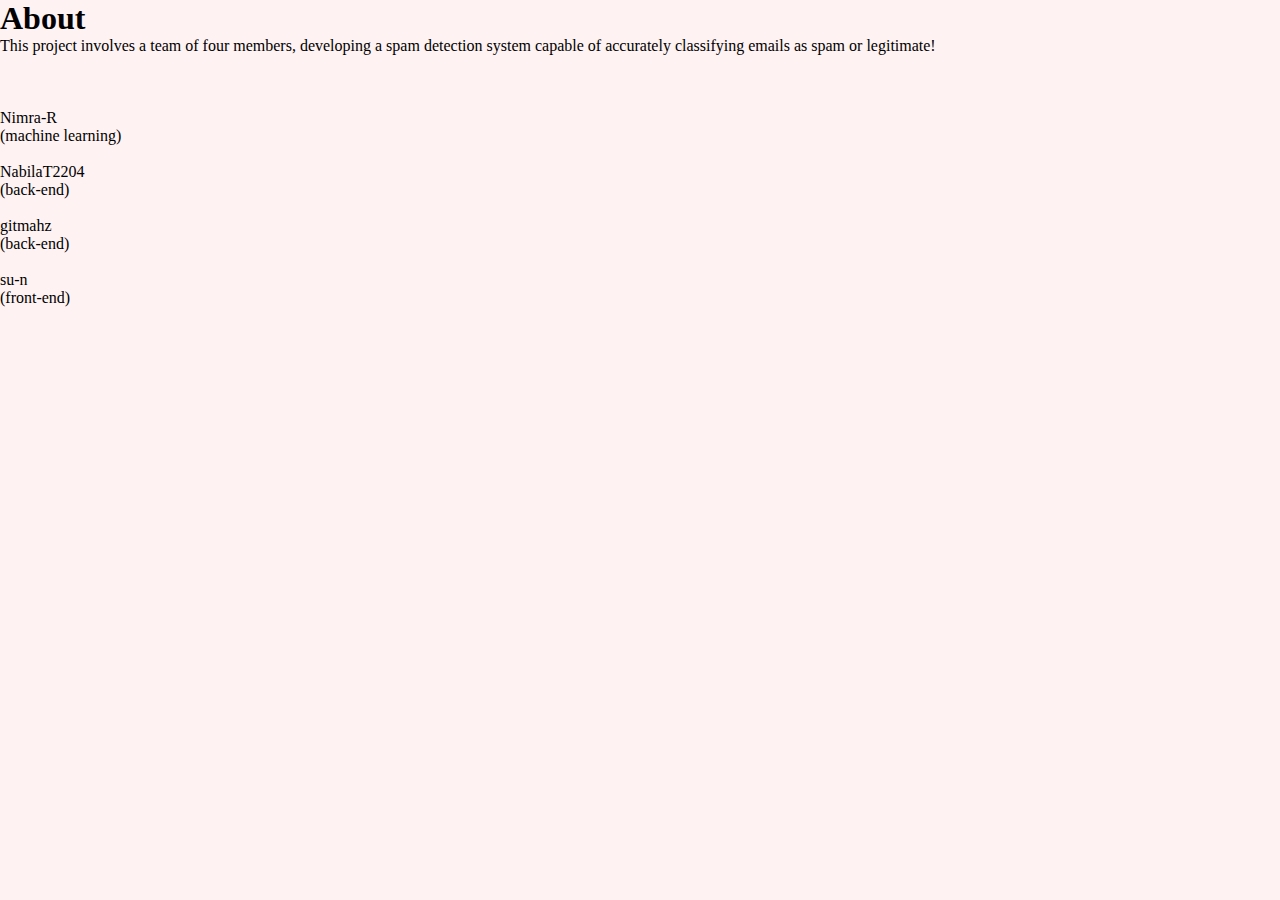
==== about.html @ a4efba10 "Add files via upload" ====
<!DOCTYPE html>
<html lang="en">
<head>
    <meta charset="UTF-8">
    <meta name="viewport" content="width=device-width, initial-scale=1.0">
    <title>About Page</title>
    <link rel="stylesheet" href="./style.css">
</head>
<body>
    <section class="main">
        <div class="left-side-container">
            <div class="about-head-container">
                <h1 class="about-tag">About</h1>
            </div>

            <article>
                <p class="proj-description">
                    This project involves a team of four members, developing a spam detection system capable of accurately  classifying emails as spam or legitimate!
                </p>
            </article>

            <nav class="about-page-nav">
                <ul>
                    <li>
                        <a href="./index.html" class="dashboard-link"></a>
                    </li>
                    <li>
                        <a href="." class="docs-link"></a>
                    </li>
                </ul>
            </nav>
        </div>


        <div class="right-side-container">
            <div class="card card-1">
                <img src="" alt="" class="git-logo">
                <p class="name">Nimra-R</p>
                <p class="desc">(machine learning)</p>
            </div>

            <div class="card card-2">
                <img src="" alt="" class="git-logo">
                <p class="name">NabilaT2204</p>
                <p class="desc">(back-end)</p>
            </div>

            <div class="card card-3">
                <img src="" alt="" class="git-logo">
                <p class="name">gitmahz</p>
                <p class="desc">(back-end)</p>
            </div>

            <div class="card car-4">
                <img src="" alt="" class="git-logo">
                <p class="name">su-n</p>
                <p class="desc">(front-end)</p>
            </div>
        </div>
    </section>
</body>
</html>
---- style.css ----
*{
    margin: 0;
    padding: 0;
    box-sizing: border-box;
}

/* typograph */
.heading-title{
    letter-spacing: 3px;
    font-weight: 400;
}

/* layout */
body{
    background: rgb(255, 242, 242);
}
.webpage-title{
    background: rgb(55, 55, 55);
    color: white;
    padding: 0em 7em;
    margin-top: 3em;
    margin-bottom: 1em;
    padding-bottom: 1em;
    position: relative;
}
.red-block{
    position: absolute;
    width: 66px;
    background: rgb(255, 88, 88);
    height: 100%;
    left: 0;
}
.grid-container{
    padding: 1em 3em;
    border:1px solid red;
    display: grid;
    grid-template-columns: 1fr 3.5fr 1.5fr;
}
.dashboard-nav{
    border-right: 1px solid rgb(195, 195, 195);
}
.dashboard-nav ul{
    padding: 0;
}
.dashboard-nav ul li{
    list-style: none;
    margin-bottom: 3em;
    padding-top: 3em;
}
.dashboard-nav ul li a{
    color: rgb(53, 53, 53);
    text-decoration: none;
    display: block;
    width: 100%;
    padding: 1em 0;
}

.dashboard-nav ul:last-child(){
    padding-bottom: 3em;
}
.dashboard-nav ul li a.current-page{
    text-decoration: underline;
    font-weight: bold;
}
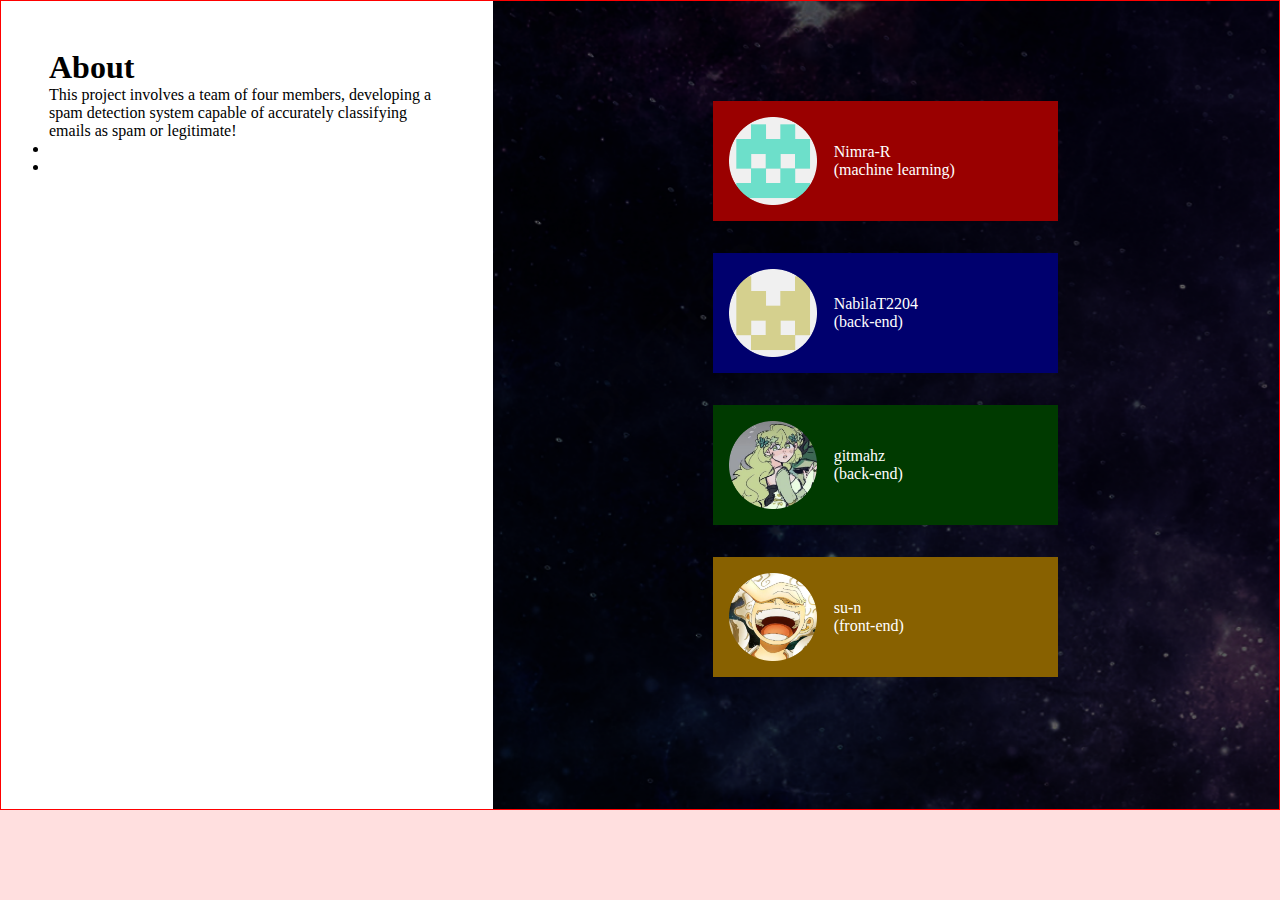
==== commit d5aa00db: "Add files via upload" ====
--- a/about.html
+++ b/about.html
@@ -34,27 +34,37 @@
 
         <div class="right-side-container">
             <div class="card card-1">
-                <img src="" alt="" class="git-logo">
+                <img src="./images/Nim-git-img.png" alt="" class="git-logo">
+                <div class="card-text">
                 <p class="name">Nimra-R</p>
                 <p class="desc">(machine learning)</p>
+                </div>
             </div>
 
             <div class="card card-2">
-                <img src="" alt="" class="git-logo">
-                <p class="name">NabilaT2204</p>
+                
+                    <img src="./images/nab-git-img.png" alt="" class="git-logo">
+                
+                <div class="card-text">
+                    <p class="name">NabilaT2204</p>
                 <p class="desc">(back-end)</p>
+                </div>
             </div>
 
             <div class="card card-3">
-                <img src="" alt="" class="git-logo">
-                <p class="name">gitmahz</p>
+                    <img src="./images/mah-git-img.png" alt="" class="git-logo">
+                <div class="card-img">
+                    <p class="name">gitmahz</p>
                 <p class="desc">(back-end)</p>
+                </div>
             </div>
 
-            <div class="card car-4">
-                <img src="" alt="" class="git-logo">
-                <p class="name">su-n</p>
+            <div class="card card-4">
+                <img src="./images/sun-git-img.png" alt="" class="git-logo">
+                <div class="card-text">
+                    <p class="name">su-n</p>
                 <p class="desc">(front-end)</p>
+                </div>
             </div>
         </div>
     </section>
--- a/style.css
+++ b/style.css
@@ -1,64 +1,242 @@
-*{
-    margin: 0;
-    padding: 0;
-    box-sizing: border-box;
+/* Normalization */
+* {
+  margin: 0;
+  padding: 0;
+  box-sizing: border-box;
 }
 
 /* typograph */
-.heading-title{
-    letter-spacing: 3px;
-    font-weight: 400;
+.heading-title {
+  letter-spacing: 3px;
+  font-weight: 400;
+  margin-top: 0.55em;
+}
+.section-title{
+  letter-spacing: 1px;
 }
 
 /* layout */
-body{
-    background: rgb(255, 242, 242);
-}
-.webpage-title{
-    background: rgb(55, 55, 55);
-    color: white;
-    padding: 0em 7em;
-    margin-top: 3em;
-    margin-bottom: 1em;
-    padding-bottom: 1em;
-    position: relative;
-}
-.red-block{
-    position: absolute;
-    width: 66px;
-    background: rgb(255, 88, 88);
-    height: 100%;
-    left: 0;
-}
-.grid-container{
-    padding: 1em 3em;
-    border:1px solid red;
-    display: grid;
-    grid-template-columns: 1fr 3.5fr 1.5fr;
-}
-.dashboard-nav{
-    border-right: 1px solid rgb(195, 195, 195);
-}
-.dashboard-nav ul{
-    padding: 0;
-}
-.dashboard-nav ul li{
-    list-style: none;
-    margin-bottom: 3em;
-    padding-top: 3em;
-}
-.dashboard-nav ul li a{
-    color: rgb(53, 53, 53);
-    text-decoration: none;
-    display: block;
-    width: 100%;
-    padding: 1em 0;
-}
-
-.dashboard-nav ul:last-child(){
-    padding-bottom: 3em;
-}
-.dashboard-nav ul li a.current-page{
-    text-decoration: underline;
-    font-weight: bold;
-}+body {
+  background: #ffdfdf;
+}
+.heading-container {
+  display: flex;
+  align-items: center;
+}
+.spam-icon {
+  margin-top: 1em;
+  width: 55px;
+  margin-right: 1.5em;
+}
+.webpage-title {
+  background: rgb(55, 55, 55);
+  color: white;
+  padding: 0em 7em;
+  margin-top: 3em;
+  margin-bottom: 1em;
+  padding-bottom: 1em;
+  position: relative;
+}
+.red-block {
+  position: absolute;
+  width: 66px;
+  background: rgb(255, 88, 88);
+  height: 100%;
+  left: 0;
+}
+.grid-container {
+  padding: 1em 3em;
+  display: grid;
+  grid-template-columns: 1fr 3.5fr 1.5fr;
+}
+.dashboard-nav {
+  border-right: 1px solid rgb(106, 106, 106);
+}
+.dashboard-nav ul {
+  padding: 0;
+  margin-right: 1em;
+  margin-left: 3.3em;
+}
+.dashboard-nav ul li {
+  list-style: none;
+  margin-bottom: 3em;
+  padding-top: 3em;
+}
+.dashboard-nav ul li a {
+  color: rgb(99, 99, 99);
+  text-decoration: none;
+  display: block;
+  width: 100%;
+  padding: 1em 0;
+}
+
+.dashboard-nav ul:last-child() {
+  padding-bottom: 3em;
+}
+.dashboard-nav ul li a.current-page {
+  text-decoration: underline;
+  font-weight: bold;
+}
+
+.nav-link:hover,
+.nva-link:focus {
+  color: black;
+  font-weight: bold;
+  scale: 1.4;
+}
+
+@keyframes blink {
+  0%,
+  100% {
+    opacity: 1;
+  }
+  50% {
+    opacity: 0;
+  }
+}
+
+/* triangle style on hover */
+.nav-link:hover::before,
+.nva-link:focus::before {
+  content: "";
+  border-left: 10px solid transparent;
+  border-right: 10px solid transparent;
+  border-bottom: 10px solid black; /* Adjust the color to match your design */
+  display: inline-block;
+  transform: rotate(90deg);
+  position: relative;
+  margin-right: 11px;
+  margin-top: -2px;
+  animation: blink 3.3s infinite ease-out;
+}
+
+.spam-detection-analysis-container {
+  padding: 2em;
+}
+.section-title {
+  margin-bottom: 1.5em;
+}
+
+/* Table styling */
+.spam-analysis-table {
+  border: 3px solid black;
+  width: 100%;
+  background: white;
+}
+.table-row-head {
+  display: flex;
+  align-items: center;
+}
+.table-row-head img {
+  margin-right: 0.8em;
+}
+td:not(:last-child) {
+  border-right: 1px solid grey;
+}
+td {
+  border-bottom: 1px solid grey;
+  padding: 1em;
+}
+
+/* Model Performance */
+.model-heading div {
+  display: flex;
+  flex-direction: column;
+  justify-content: center;
+  align-items: center;
+}
+.flame-logo {
+  margin-top: 1em;
+}
+
+.model-performance {
+  padding-top: 5em;
+}
+
+.output-field {
+  width: 200px;
+  height: 33px;
+  background: white;
+}
+
+.output-container {
+  display: flex;
+  flex-direction: column;
+  justify-content: center;
+  align-items: center;
+  margin-top: 1em;
+}
+.flex-container {
+  display: flex;
+  flex-direction: column;
+  padding: 1em;
+}
+
+.output-label {
+  align-self: flex-start;
+}
+
+/* =======================
+      About Page
+==========================*/
+.main{
+  display: grid;
+  grid-template-columns: 1.25fr 2fr;
+  border: 1px solid red;
+  height: 90vh;
+}
+.left-side-container{
+  background: white;
+  padding: 3em;
+}
+.right-side-container{
+  background: url("./images/galaxy-img.png");
+  display: flex;
+  flex-direction: column;
+  padding: 5em;
+  justify-content: center;
+  align-items: center;
+} 
+
+/* card design */
+.card{
+  color: white;
+  display: grid;
+  grid-template-columns: 1fr 2fr;
+  width: 55%;
+  align-items: center;
+  justify-content: center;
+  padding: 1em;
+  margin-bottom: 2em;
+}
+.logo-container{
+  border: 1px solid black;
+}
+.git-logo{
+  width: 88px;
+}
+.card-1{
+  background: rgb(154, 0, 0);
+}
+.card-2{
+  background: rgb(0, 0, 110);
+}
+.card-3{
+  background: rgb(0, 58, 0);
+}
+.card-4{
+  background: rgb(136, 97, 0);
+}
+
+
+
+/* Github color codes 
+
+font: InkTree, Inter
+
+su-n -> #6A5111
+mahz -> #0F2B0E
+Nab  -> #191C64
+Nim  -> #BB2020
+
+*/
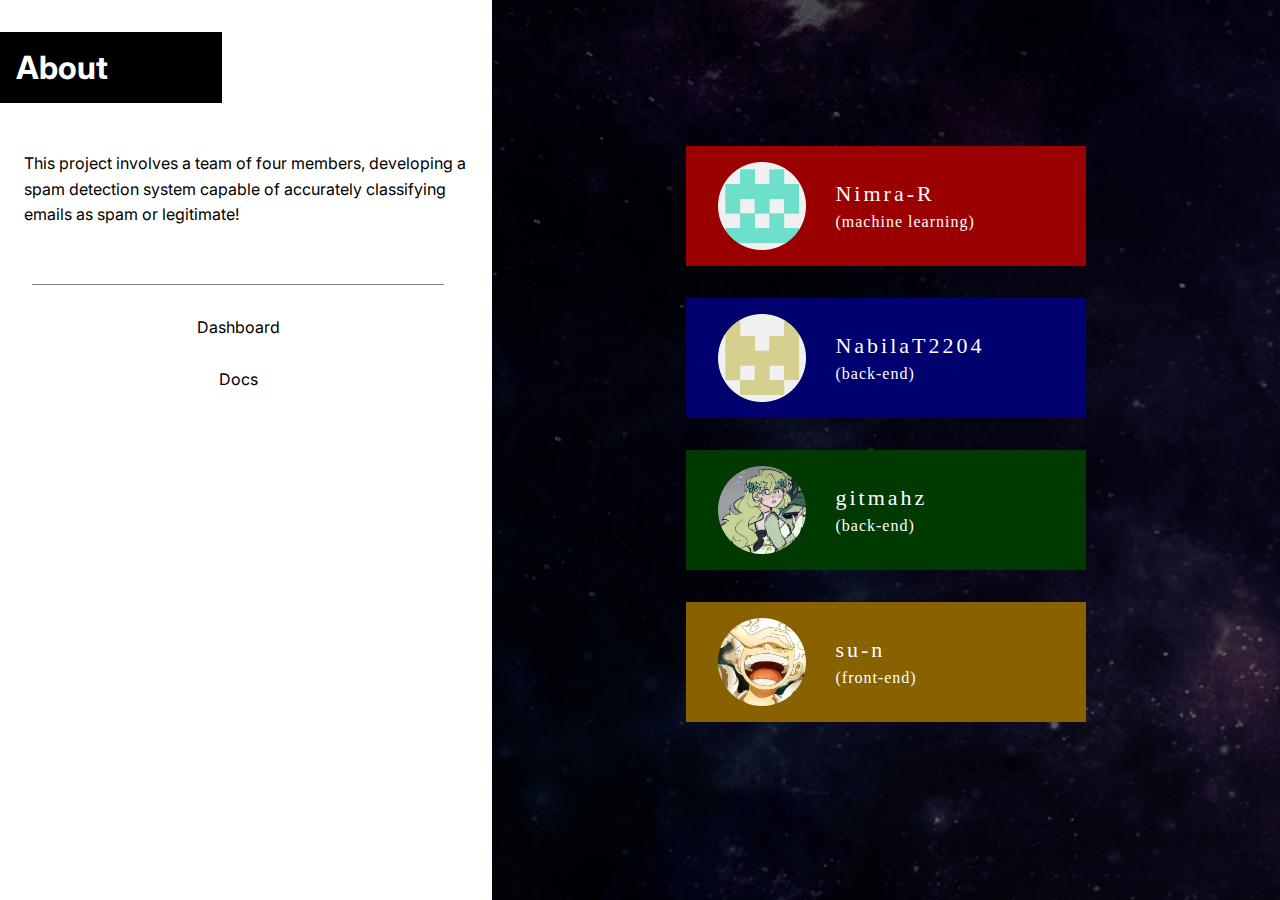
==== commit af100424: "Add files via upload" ====
--- a/about.html
+++ b/about.html
@@ -1,72 +1,75 @@
 <!DOCTYPE html>
 <html lang="en">
-<head>
-    <meta charset="UTF-8">
-    <meta name="viewport" content="width=device-width, initial-scale=1.0">
+  <head>
+    <meta charset="UTF-8" />
+    <meta name="viewport" content="width=device-width, initial-scale=1.0" />
     <title>About Page</title>
-    <link rel="stylesheet" href="./style.css">
-</head>
-<body>
+    <link rel="stylesheet" href="./style.css" />
+  </head>
+  <body>
     <section class="main">
-        <div class="left-side-container">
-            <div class="about-head-container">
-                <h1 class="about-tag">About</h1>
-            </div>
-
-            <article>
-                <p class="proj-description">
-                    This project involves a team of four members, developing a spam detection system capable of accurately  classifying emails as spam or legitimate!
-                </p>
-            </article>
-
-            <nav class="about-page-nav">
-                <ul>
-                    <li>
-                        <a href="./index.html" class="dashboard-link"></a>
-                    </li>
-                    <li>
-                        <a href="." class="docs-link"></a>
-                    </li>
-                </ul>
-            </nav>
+      <div class="left-side-container">
+        <div class="about-head-container">
+          <h1 class="about-tag">About</h1>
         </div>
 
+        <article class="project-about-article">
+          <p class="proj-description">
+            This project involves a team of four members, developing a spam
+            detection system capable of accurately classifying emails as spam or
+            legitimate!
+          </p>
+        </article>
 
-        <div class="right-side-container">
-            <div class="card card-1">
-                <img src="./images/Nim-git-img.png" alt="" class="git-logo">
-                <div class="card-text">
-                <p class="name">Nimra-R</p>
-                <p class="desc">(machine learning)</p>
-                </div>
-            </div>
+        <nav class="about-page-nav">
+          <ul>
+            <li>
+              <a href="./index.html" class="about-nav-link dashboard-link"
+                >Dashboard</a
+              >
+            </li>
+            <li>
+              <a href="." class="about-nav-link docs-link">Docs</a>
+            </li>
+          </ul>
+        </nav>
+      </div>
 
-            <div class="card card-2">
-                
-                    <img src="./images/nab-git-img.png" alt="" class="git-logo">
-                
-                <div class="card-text">
-                    <p class="name">NabilaT2204</p>
-                <p class="desc">(back-end)</p>
-                </div>
-            </div>
+      <div class="right-side-container">
+        <!-- links to github -->
+        <a href="https://github.com/Nimra-R" class="card card-1">
+          <img src="./images/Nim-git-img.png" alt="" class="git-logo" />
+          <div class="card-text">
+            <p class="name">Nimra-R</p>
+            <p class="desc">(machine learning)</p>
+          </div>
+        </a>
 
-            <div class="card card-3">
-                    <img src="./images/mah-git-img.png" alt="" class="git-logo">
-                <div class="card-img">
-                    <p class="name">gitmahz</p>
-                <p class="desc">(back-end)</p>
-                </div>
-            </div>
+        <a href="https://github.com/NabilaT2204" class="card card-2">
+          <img src="./images/nab-git-img.png" alt="" class="git-logo" />
 
-            <div class="card card-4">
-                <img src="./images/sun-git-img.png" alt="" class="git-logo">
-                <div class="card-text">
-                    <p class="name">su-n</p>
-                <p class="desc">(front-end)</p>
-                </div>
-            </div>
-        </div>
+          <div class="card-text">
+            <p class="name">NabilaT2204</p>
+            <p class="desc">(back-end)</p>
+          </div>
+        </a>
+
+        <a href="https://github.com/gitmahz" class="card card-3">
+          <img src="./images/mah-git-img.png" alt="" class="git-logo" />
+          <div class="card-text">
+            <p class="name">gitmahz</p>
+            <p class="desc">(back-end)</p>
+          </div>
+        </a>
+
+        <a href="https://github.com/suthashan-001" class="card card-4">
+          <img src="./images/sun-git-img.png" alt="" class="git-logo" />
+          <div class="card-text">
+            <p class="name">su-n</p>
+            <p class="desc">(front-end)</p>
+          </div>
+        </a>
+      </div>
     </section>
-</body>
-</html>+  </body>
+</html>
--- a/style.css
+++ b/style.css
@@ -1,3 +1,5 @@
+@import url("https://fonts.googleapis.com/css2?family=Inter:wght@100..900&display=swap");
+
 /* Normalization */
 * {
   margin: 0;
@@ -11,7 +13,7 @@
   font-weight: 400;
   margin-top: 0.55em;
 }
-.section-title{
+.section-title {
   letter-spacing: 1px;
 }
 
@@ -51,6 +53,7 @@
 }
 .dashboard-nav {
   border-right: 1px solid rgb(106, 106, 106);
+  padding-bottom: 1em;
 }
 .dashboard-nav ul {
   padding: 0;
@@ -179,64 +182,144 @@
 /* =======================
       About Page
 ==========================*/
-.main{
+.main {
   display: grid;
   grid-template-columns: 1.25fr 2fr;
-  border: 1px solid red;
-  height: 90vh;
-}
-.left-side-container{
+  height: 100vh;
+}
+.left-side-container {
   background: white;
-  padding: 3em;
-}
-.right-side-container{
+  padding-top: 2em;
+  font-family: "Inter", sans-serif;
+}
+.about-page-nav {
+  padding: 2em;
+  padding-right: 3em;
+}
+.about-page-nav ul {
+  list-style: none;
+  border-top: 1px solid grey;
+  padding-top: 1em;
+}
+.about-page-nav ul li {
+  padding: 1em 0;
+  text-align: center;
+}
+.about-nav-link {
+  text-decoration: none;
+  color: black;
+}
+.about-nav-link:hover {
+  color: blue;
+  text-decoration: underline;
+}
+.right-side-container {
   background: url("./images/galaxy-img.png");
   display: flex;
   flex-direction: column;
   padding: 5em;
   justify-content: center;
   align-items: center;
-} 
+}
 
 /* card design */
-.card{
+.card {
   color: white;
   display: grid;
   grid-template-columns: 1fr 2fr;
   width: 55%;
+  min-width: 400px;
   align-items: center;
   justify-content: center;
   padding: 1em;
+  padding-left: 2em;
   margin-bottom: 2em;
-}
-.logo-container{
+  border: none;
+  text-align: left;
+  letter-spacing: 1px;
+  text-decoration: none;
+}
+.name {
+  font-size: 22px;
+  margin-bottom: 0.25em;
+  letter-spacing: 3px;
+}
+.card:hover,
+.card:focus {
+  cursor: pointer;
+  scale: 1.1;
+  border: 1px solid white;
+}
+.card:hover .github-icon {
+  display: block;
+}
+.logo-container {
   border: 1px solid black;
 }
-.git-logo{
+.git-logo {
   width: 88px;
 }
-.card-1{
+
+.card-1 {
   background: rgb(154, 0, 0);
 }
-.card-2{
+.card-1:hover,
+.card-1:focus {
+  box-shadow: 0px 0px 55px rgb(255, 163, 163);
+}
+.card-2 {
   background: rgb(0, 0, 110);
 }
-.card-3{
+.card-2:hover,
+.card-2:focus {
+  box-shadow: 0px 0px 55px rgb(140, 140, 255);
+}
+.card-3 {
   background: rgb(0, 58, 0);
 }
-.card-4{
+.card-3:hover,
+.card-3:focus {
+  box-shadow: 0px 0px 55px rgb(137, 255, 137);
+}
+.card-4 {
   background: rgb(136, 97, 0);
 }
-
-
-
-/* Github color codes 
-
-font: InkTree, Inter
-
-su-n -> #6A5111
-mahz -> #0F2B0E
-Nab  -> #191C64
-Nim  -> #BB2020
-
-*/
+.card-4:hover,
+.card-4:focus {
+  box-shadow: 0px 0px 55px rgb(255, 255, 255);
+}
+
+.about-tag {
+  background: black;
+  color: white;
+  padding: 0.5em;
+  width: 222px;
+}
+.project-about-article {
+  padding: 1.5em;
+  padding-top: 3em;
+  line-height: 1.6;
+}
+.second-paragraph {
+  padding-top: 1.5em;
+}
+.about-nav-link {
+  padding: 1em;
+}
+
+/* responsive styling < About Page > */
+
+@media screen and (max-width: 999px) {
+  .main {
+    display: flex;
+    flex-direction: column;
+  }
+  .right-side-container {
+    padding-left: 2em;
+    padding-right: 2em;
+  }
+  .card {
+    width: 100%;
+    max-width: 500px;
+  }
+}
